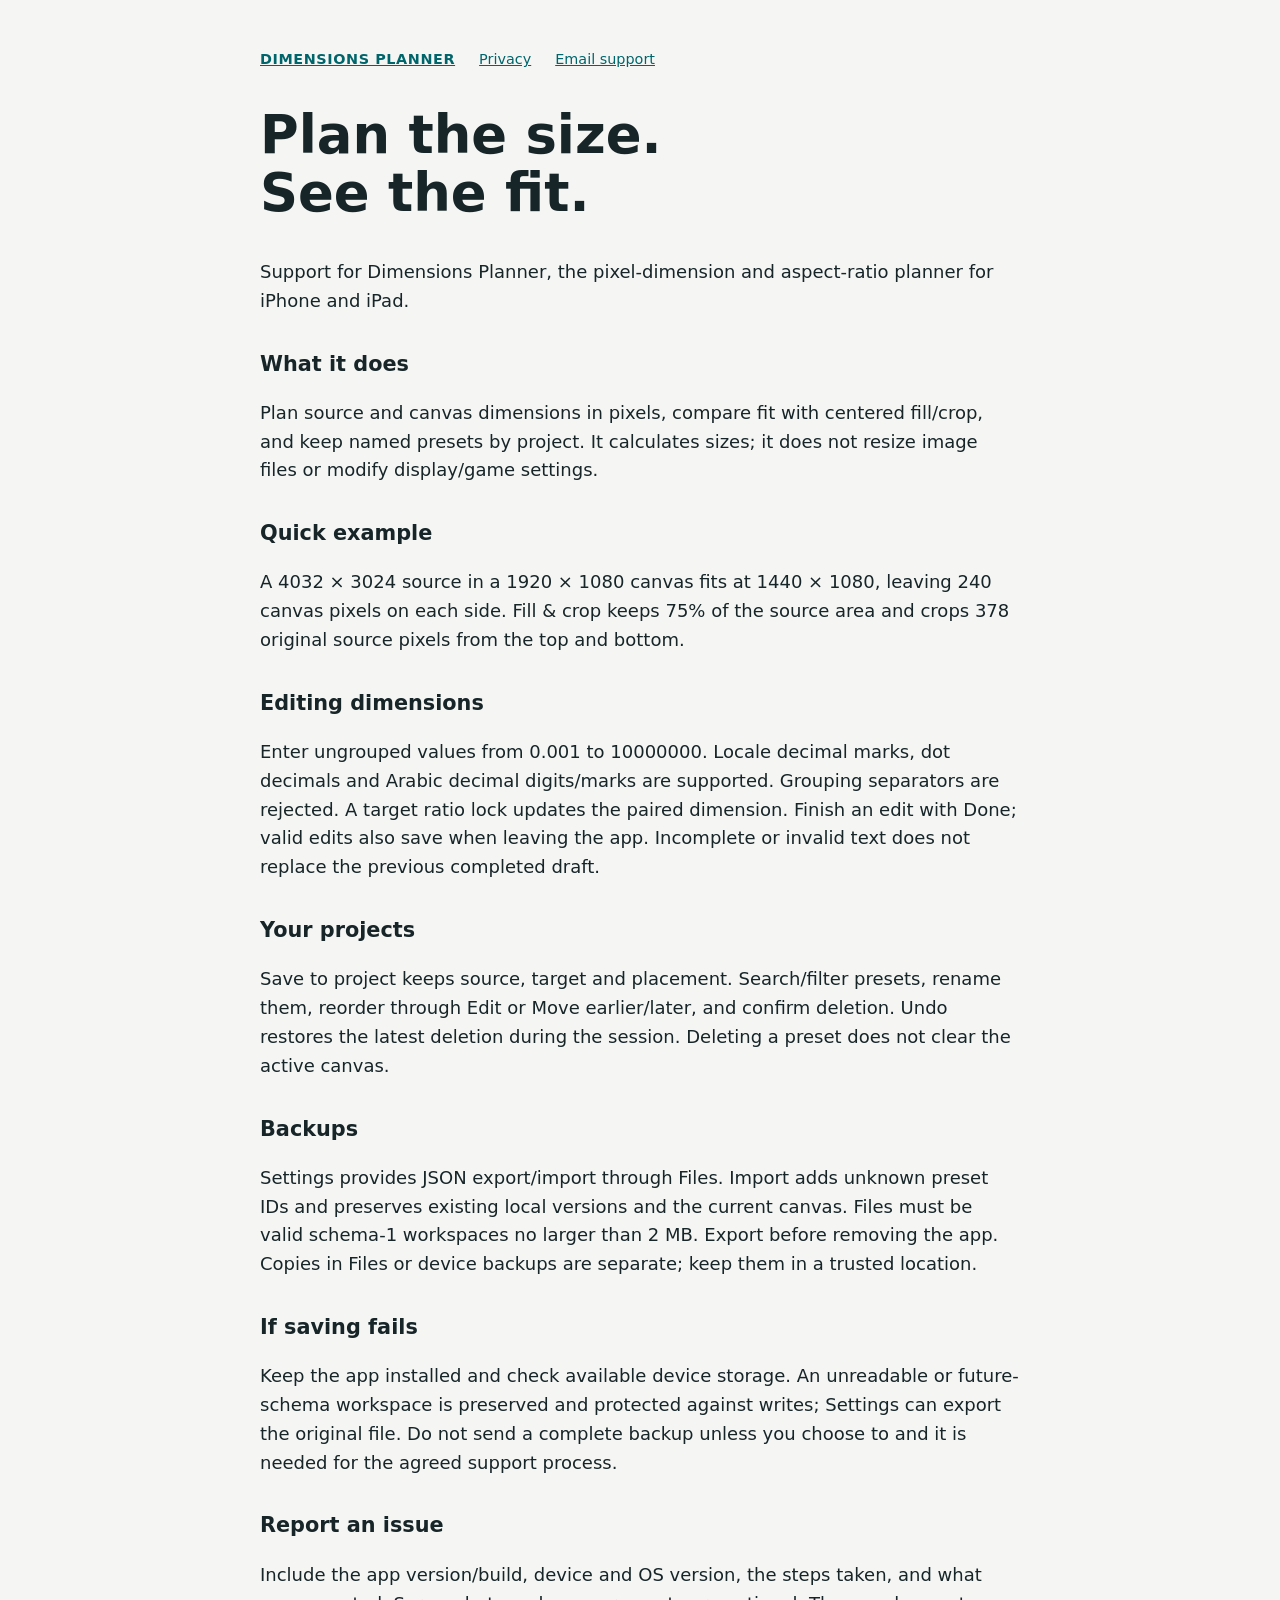
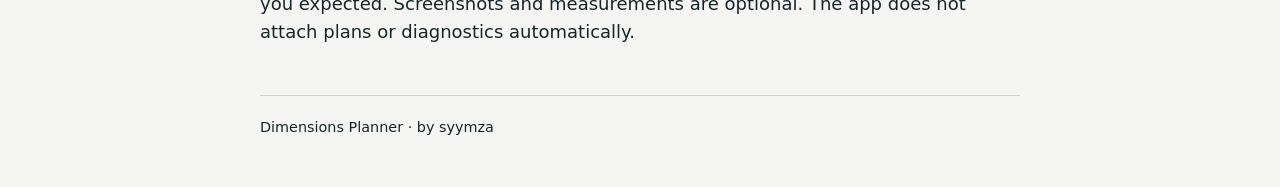
==== index.html @ b99da927 "Publish Dimensions Planner support and privacy pages" ====
<!doctype html>
<html lang="en"><head><meta charset="utf-8"><meta name="viewport" content="width=device-width, initial-scale=1"><title>Support · Dimensions Planner</title><meta name="description" content="Dimensions Planner by syymza: pixel dimensions, aspect ratios and project presets."><link rel="stylesheet" href="style.css"></head><body><main><nav aria-label="Site"><a class="brand" href="index.html">DIMENSIONS PLANNER</a><a href="privacy.html">Privacy</a><a href="mailto:daniele@duck.com?subject=Dimensions%20Planner%20support">Email support</a></nav><h1>Plan the size.<br>See the fit.</h1><p>Support for Dimensions Planner, the pixel-dimension and aspect-ratio planner for iPhone and iPad.</p><h2>What it does</h2><p>Plan source and canvas dimensions in pixels, compare fit with centered fill/crop, and keep named presets by project. It calculates sizes; it does not resize image files or modify display/game settings.</p><h2>Quick example</h2><p>A 4032 × 3024 source in a 1920 × 1080 canvas fits at 1440 × 1080, leaving 240 canvas pixels on each side. Fill &amp; crop keeps 75% of the source area and crops 378 original source pixels from the top and bottom.</p><h2>Editing dimensions</h2><p>Enter ungrouped values from 0.001 to 10000000. Locale decimal marks, dot decimals and Arabic decimal digits/marks are supported. Grouping separators are rejected. A target ratio lock updates the paired dimension. Finish an edit with Done; valid edits also save when leaving the app. Incomplete or invalid text does not replace the previous completed draft.</p><h2>Your projects</h2><p>Save to project keeps source, target and placement. Search/filter presets, rename them, reorder through Edit or Move earlier/later, and confirm deletion. Undo restores the latest deletion during the session. Deleting a preset does not clear the active canvas.</p><h2>Backups</h2><p>Settings provides JSON export/import through Files. Import adds unknown preset IDs and preserves existing local versions and the current canvas. Files must be valid schema-1 workspaces no larger than 2 MB. Export before removing the app. Copies in Files or device backups are separate; keep them in a trusted location.</p><h2>If saving fails</h2><p>Keep the app installed and check available device storage. An unreadable or future-schema workspace is preserved and protected against writes; Settings can export the original file. Do not send a complete backup unless you choose to and it is needed for the agreed support process.</p><h2>Report an issue</h2><p>Include the app version/build, device and OS version, the steps taken, and what you expected. Screenshots and measurements are optional. The app does not attach plans or diagnostics automatically.</p><footer>Dimensions Planner · by syymza</footer></main></body></html>
---- style.css ----
body{margin:0;background:#f5f6f4;color:#172529;font:18px/1.6 system-ui,sans-serif}main{max-width:760px;margin:auto;padding:48px 24px}a{color:#00656b}h1{font-size:clamp(2rem,6vw,3.3rem);line-height:1.1}h2{font-size:1.3rem;margin-top:2rem}nav,footer{font-size:.9rem}nav{display:flex;gap:24px;flex-wrap:wrap}a:focus-visible{outline:3px solid #00656b;outline-offset:4px}.brand{font-weight:700;letter-spacing:.04em}footer{margin-top:48px;border-top:1px solid #ccd4d2;padding-top:20px}@media(prefers-color-scheme:dark){body{background:#101a1d;color:#e3edeb}a{color:#80d6d4}footer{border-color:#425456}}
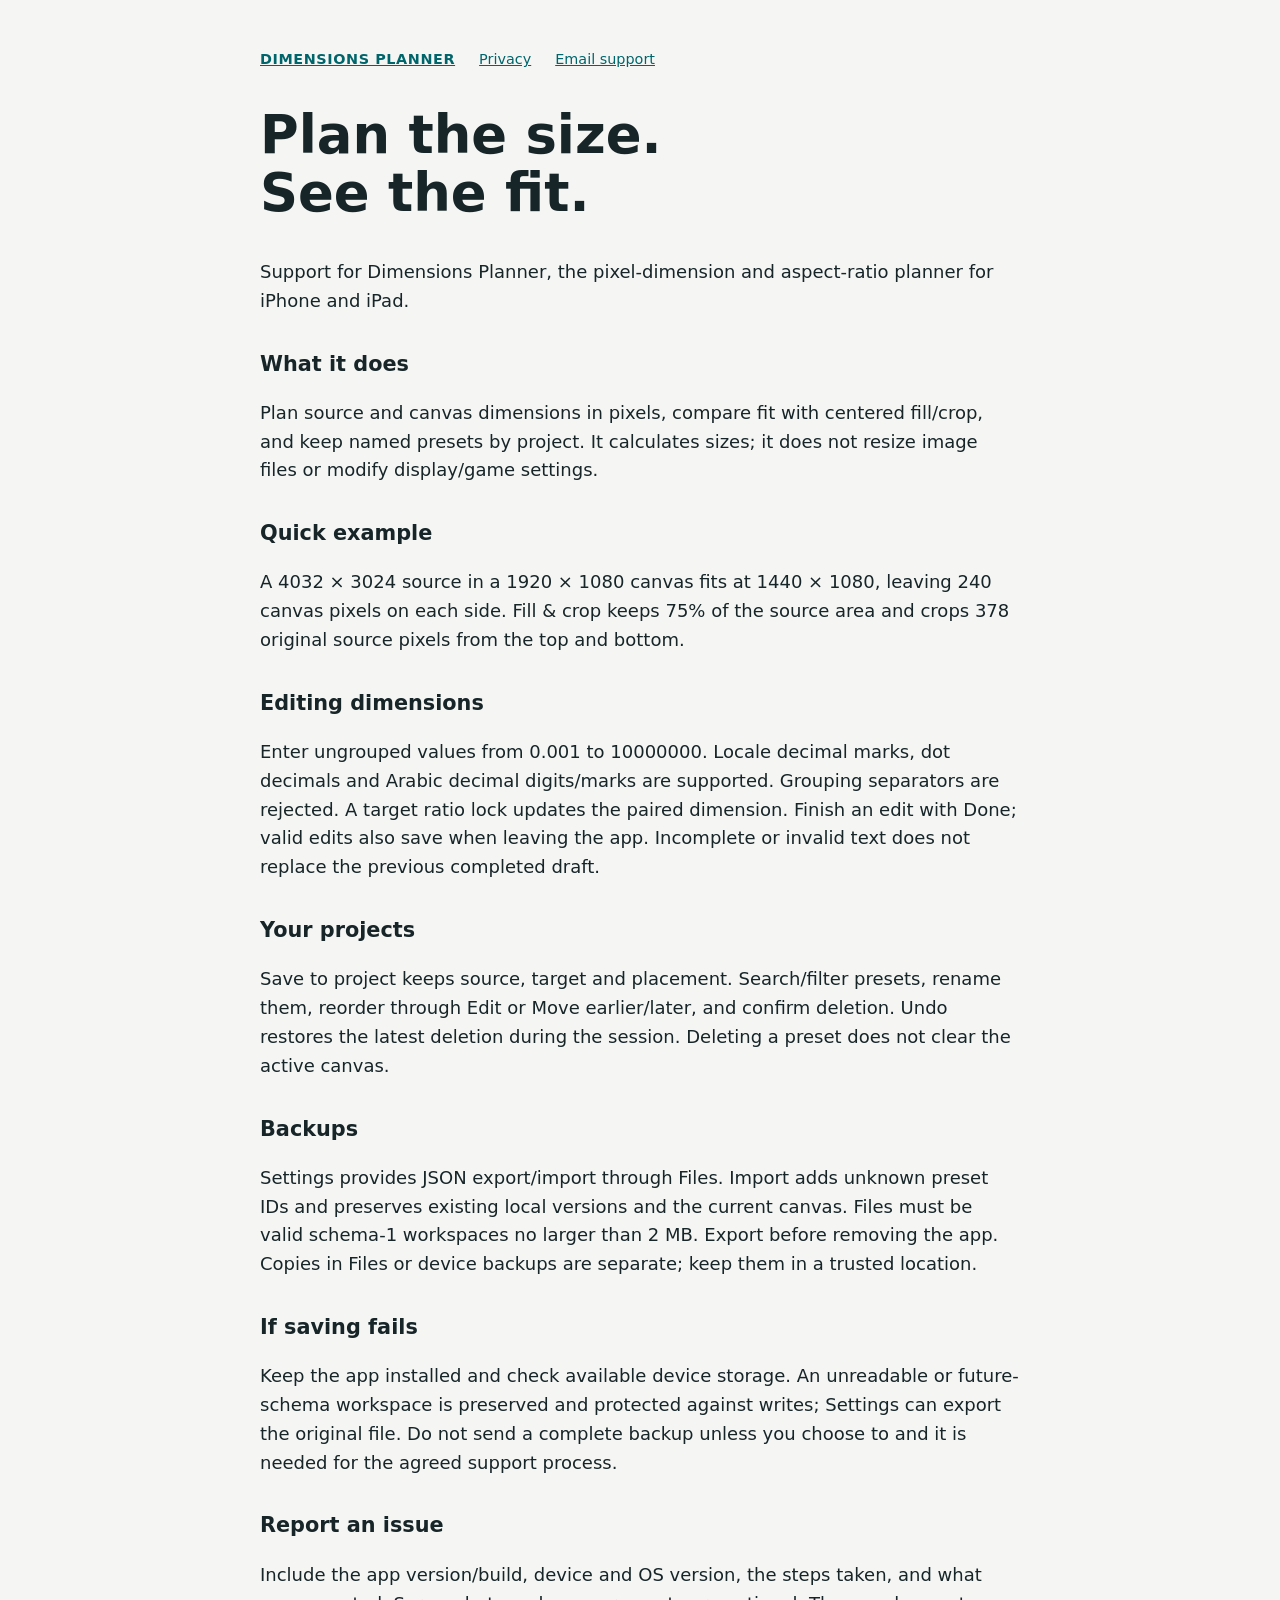
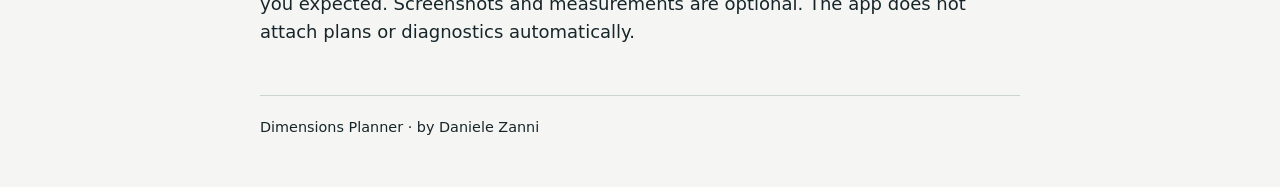
==== commit 5a36d444: "Credit Daniele Zanni on Dimensions Planner web pages" ====
--- a/index.html
+++ b/index.html
@@ -1,2 +1,2 @@
 <!doctype html>
-<html lang="en"><head><meta charset="utf-8"><meta name="viewport" content="width=device-width, initial-scale=1"><title>Support · Dimensions Planner</title><meta name="description" content="Dimensions Planner by syymza: pixel dimensions, aspect ratios and project presets."><link rel="stylesheet" href="style.css"></head><body><main><nav aria-label="Site"><a class="brand" href="index.html">DIMENSIONS PLANNER</a><a href="privacy.html">Privacy</a><a href="mailto:daniele@duck.com?subject=Dimensions%20Planner%20support">Email support</a></nav><h1>Plan the size.<br>See the fit.</h1><p>Support for Dimensions Planner, the pixel-dimension and aspect-ratio planner for iPhone and iPad.</p><h2>What it does</h2><p>Plan source and canvas dimensions in pixels, compare fit with centered fill/crop, and keep named presets by project. It calculates sizes; it does not resize image files or modify display/game settings.</p><h2>Quick example</h2><p>A 4032 × 3024 source in a 1920 × 1080 canvas fits at 1440 × 1080, leaving 240 canvas pixels on each side. Fill &amp; crop keeps 75% of the source area and crops 378 original source pixels from the top and bottom.</p><h2>Editing dimensions</h2><p>Enter ungrouped values from 0.001 to 10000000. Locale decimal marks, dot decimals and Arabic decimal digits/marks are supported. Grouping separators are rejected. A target ratio lock updates the paired dimension. Finish an edit with Done; valid edits also save when leaving the app. Incomplete or invalid text does not replace the previous completed draft.</p><h2>Your projects</h2><p>Save to project keeps source, target and placement. Search/filter presets, rename them, reorder through Edit or Move earlier/later, and confirm deletion. Undo restores the latest deletion during the session. Deleting a preset does not clear the active canvas.</p><h2>Backups</h2><p>Settings provides JSON export/import through Files. Import adds unknown preset IDs and preserves existing local versions and the current canvas. Files must be valid schema-1 workspaces no larger than 2 MB. Export before removing the app. Copies in Files or device backups are separate; keep them in a trusted location.</p><h2>If saving fails</h2><p>Keep the app installed and check available device storage. An unreadable or future-schema workspace is preserved and protected against writes; Settings can export the original file. Do not send a complete backup unless you choose to and it is needed for the agreed support process.</p><h2>Report an issue</h2><p>Include the app version/build, device and OS version, the steps taken, and what you expected. Screenshots and measurements are optional. The app does not attach plans or diagnostics automatically.</p><footer>Dimensions Planner · by syymza</footer></main></body></html>
+<html lang="en"><head><meta charset="utf-8"><meta name="viewport" content="width=device-width, initial-scale=1"><title>Support · Dimensions Planner</title><meta name="description" content="Dimensions Planner by Daniele Zanni: pixel dimensions, aspect ratios and project presets."><link rel="stylesheet" href="style.css"></head><body><main><nav aria-label="Site"><a class="brand" href="index.html">DIMENSIONS PLANNER</a><a href="privacy.html">Privacy</a><a href="mailto:daniele@duck.com?subject=Dimensions%20Planner%20support">Email support</a></nav><h1>Plan the size.<br>See the fit.</h1><p>Support for Dimensions Planner, the pixel-dimension and aspect-ratio planner for iPhone and iPad.</p><h2>What it does</h2><p>Plan source and canvas dimensions in pixels, compare fit with centered fill/crop, and keep named presets by project. It calculates sizes; it does not resize image files or modify display/game settings.</p><h2>Quick example</h2><p>A 4032 × 3024 source in a 1920 × 1080 canvas fits at 1440 × 1080, leaving 240 canvas pixels on each side. Fill &amp; crop keeps 75% of the source area and crops 378 original source pixels from the top and bottom.</p><h2>Editing dimensions</h2><p>Enter ungrouped values from 0.001 to 10000000. Locale decimal marks, dot decimals and Arabic decimal digits/marks are supported. Grouping separators are rejected. A target ratio lock updates the paired dimension. Finish an edit with Done; valid edits also save when leaving the app. Incomplete or invalid text does not replace the previous completed draft.</p><h2>Your projects</h2><p>Save to project keeps source, target and placement. Search/filter presets, rename them, reorder through Edit or Move earlier/later, and confirm deletion. Undo restores the latest deletion during the session. Deleting a preset does not clear the active canvas.</p><h2>Backups</h2><p>Settings provides JSON export/import through Files. Import adds unknown preset IDs and preserves existing local versions and the current canvas. Files must be valid schema-1 workspaces no larger than 2 MB. Export before removing the app. Copies in Files or device backups are separate; keep them in a trusted location.</p><h2>If saving fails</h2><p>Keep the app installed and check available device storage. An unreadable or future-schema workspace is preserved and protected against writes; Settings can export the original file. Do not send a complete backup unless you choose to and it is needed for the agreed support process.</p><h2>Report an issue</h2><p>Include the app version/build, device and OS version, the steps taken, and what you expected. Screenshots and measurements are optional. The app does not attach plans or diagnostics automatically.</p><footer>Dimensions Planner · by Daniele Zanni</footer></main></body></html>
